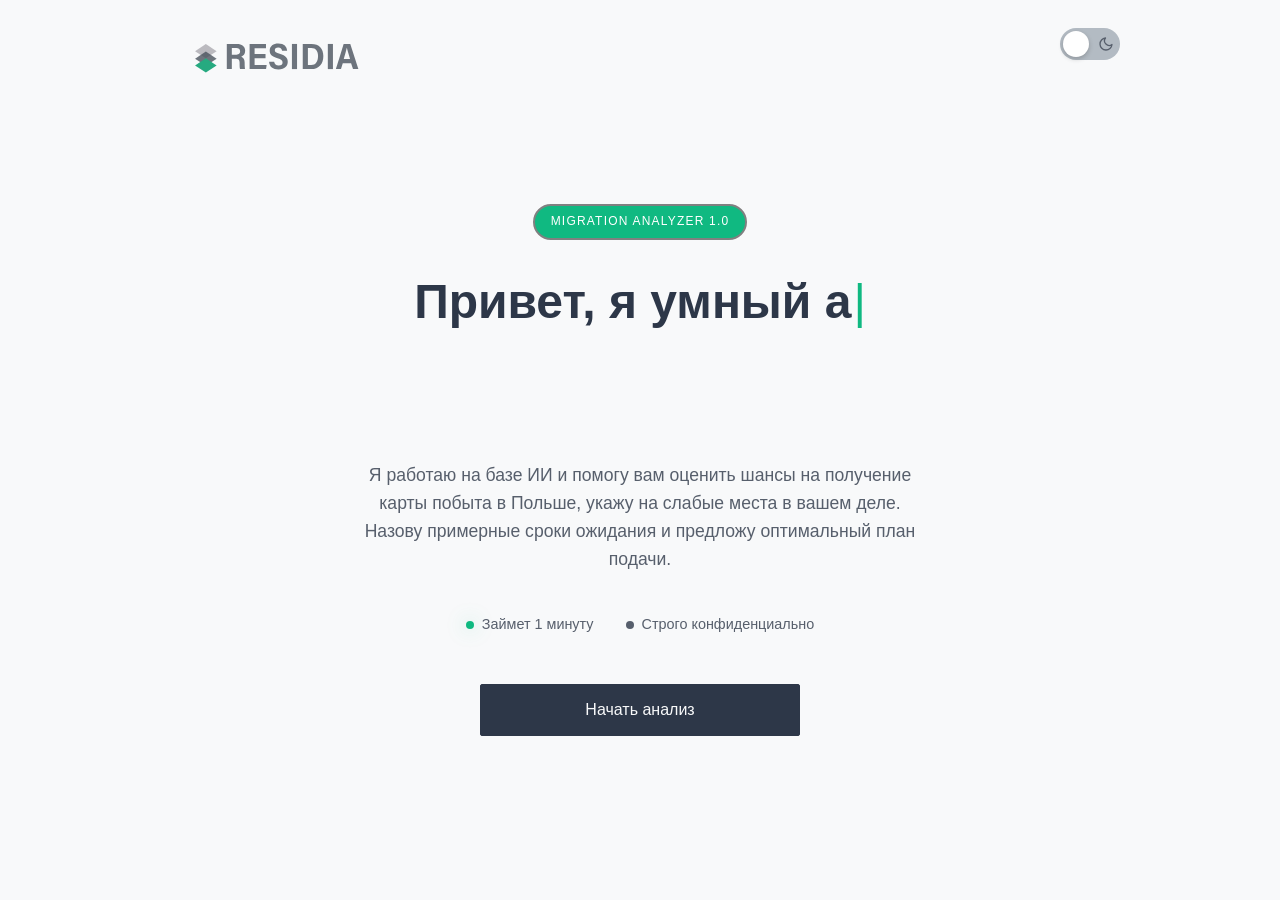
==== analyzer.html @ 30915fb5 "init: add dynamic text typing animation, new analytics logic" ====
<!DOCTYPE html>
<html lang="ru" data-theme="light">
<head>
    <meta charset="UTF-8">
    <meta name="viewport" content="width=device-width, initial-scale=1.0">
    <title>Оценка шансов на ВНЖ | RESIDIA Consulting</title>
    <link rel="stylesheet" href="css/styles.css">
    <link rel="icon" type="image/svg+xml" href="img/residia66.svg">
</head>
<body class="analyzer-body">
    
    <header class="site-header">
        <div class="container header-inner" style="grid-template-columns: 1fr auto;">
            <div class="logo">
                <a href="index.html" class="logo-link">
                    <img src="img/residia.svg" alt="RESIDIA Logo" class="brand-logo">
                </a>
            </div>
            
            <button id="theme-toggle" class="theme-switch" aria-label="Переключить тему">
                <span class="theme-switch-slider"></span>
                <svg class="icon-sun" viewBox="0 0 24 24" fill="none" stroke="currentColor" stroke-width="2" stroke-linecap="round" stroke-linejoin="round">
                    <circle cx="12" cy="12" r="5"></circle>
                    <line x1="12" y1="1" x2="12" y2="3"></line>
                    <line x1="12" y1="21" x2="12" y2="23"></line>
                    <line x1="4.22" y1="4.22" x2="5.64" y2="5.64"></line>
                    <line x1="18.36" y1="18.36" x2="19.78" y2="19.78"></line>
                    <line x1="1" y1="12" x2="3" y2="12"></line>
                    <line x1="21" y1="12" x2="23" y2="12"></line>
                    <line x1="4.22" y1="19.78" x2="5.64" y2="18.36"></line>
                    <line x1="18.36" y1="5.64" x2="19.78" y2="4.22"></line>
                </svg>
                <svg class="icon-moon" viewBox="0 0 24 24" fill="none" stroke="currentColor" stroke-width="2" stroke-linecap="round" stroke-linejoin="round">
                    <path d="M21 12.79A9 9 0 1 1 11.21 3 7 7 0 0 0 21 12.79z"></path>
                </svg>
            </button>
        </div>
    </header>

    <main class="analyzer-main">
        <div class="container container-small">
            
            <div id="analyzer-progress" class="analyzer-progress hidden">
                <div class="progress-track">
                    <div id="progress-fill" class="progress-fill" style="width: 0%;"></div>
                </div>
                <div class="progress-text"><span id="step-current">1</span> / <span id="step-total">6</span></div>
            </div>

            <div id="step-onboarding" class="analyzer-step active text-center">
                
                <div class="hero-badge" style="margin-bottom: 1.5rem;">Migration Analyzer 1.0</div>
                
                <h1 class="hero-title" style="font-size: clamp(1.8rem, 4vw, 3rem); margin-bottom: 1.5rem; min-height: 3.6em;">
    <span id="typing-text"></span><span class="typing-cursor">|</span>
</h1>
                
                <p class="hero-subtitle-large" style="margin-bottom: 2.5rem; font-size: 1.1rem;">
                    Я работаю на базе ИИ и помогу вам оценить шансы на получение карты побыта в Польше, укажу на слабые места в вашем деле. <br> Назову примерные сроки ожидания и предложу оптимальный план подачи.
                </p>
                
                <div class="trust-indicators">
                    <div class="trust-item">
                        <span class="dot-accent" style="display:inline-block; width:8px; height:8px; margin-right:8px;"></span>
                        Займет 1 минуту
                    </div>
                    <div class="trust-item">
                        <span class="dot-muted"></span>
                        Строго конфиденциально
                    </div>
                </div>

                <div class="analyzer-actions">
                    <button id="btn-start-analyzer" class="btn-solid" style="width: 100%; max-width: 320px;">
                        Начать анализ
                    </button>
                </div>
                
            </div>
            
            <div id="question-container" class="analyzer-step hidden">
                </div>

        </div>
    </main>

    <script src="js/theme.js"></script> 
    <script src="js/analyzer.js"></script>
</body>
</html>
---- css/styles.css ----
:root {
    --bg-color: #F8F9FA;
    --card-pure-white: #ffffff;
    --text-color: #2D3748;
    --text-muted: #575F6C;
    --accent-color: #10B981;
    --border-color: #b3bbc3;
    --card-bg: #FFFFFF;
    --font-main: 'Helvetica Neue', Arial, sans-serif;
    --spacing-unit: 1rem;
    

    --ribbon-bg: #2D3748;
    --ribbon-text: #F8F9FA;
    --ribbon-muted: #CBD5E0;
}

[data-theme="dark"] {
    --bg-color: #0F1117;
    --card-pure-white: #1E2130;   
    --text-color: #E8EAF0;
    --text-muted: #8B92A5;
    --accent-color: #10B981;
    --border-color: #2E3450;     
    --card-bg: #1E2130; 

        /* Typography */
    --font-main: 'Helvetica Neue', Arial, sans-serif;
    --spacing-unit: 1rem;
    }

    [data-theme="dark"] .service-card,
    [data-theme="dark"] .feature-card {
    box-shadow: 0 0 0 1px var(--border-color), 
                0 4px 24px rgba(0, 0, 0, 0.35);
    }

    [data-theme="dark"] .fab-toggle {
    color: #FFFFFF;
    }

    

    [data-theme="dark"] .fab-icon-question,
    [data-theme="dark"] .fab-icon-close {
    color: var(--ribbon-bg);
    }


    * {
        margin: 0;
        padding: 0;
        box-sizing: border-box;
    }

    body {
        font-family: var(--font-main);
        background-color: var(--bg-color);
        color: var(--text-color);
        line-height: 1.6;
        transition: background-color 0.3s ease, color 0.3s ease;
    }

    .container {
        width: 100%;
        max-width: 960px;
        margin: 0 auto;
        padding: 0 var(--spacing-unit);
    }

    
    .header-inner {
        display: grid;
        grid-template-columns: 1fr auto 1fr; 
        align-items: center;
        padding: 1.5rem 0; 
    }

    .logo {
        justify-self: start; 
        display: flex;
        align-items: center;
    }

    .logo-link{
    display: inline-block; 
    text-decoration: none; 
    transition: 0.3s ease;
    }

    .logo-link:hover {
        transform: translateX(-10px); 

        scale: 1.1;
        opacity: 0.9;
    }

    /* Стили для нового класса логотипа */
    .brand-logo {
        display: block;
        height: 40px; /* Базовая высота, чтобы шапка не раздувалась */
        width: auto;
        
        transform: scale(6)     ;
        transform-origin: left center; /* Точка отсчета для увеличения - левый край */
    }

    .main-nav {
        display: none;
    }



    /* first screen */

    .hero-premium {
        padding: 6rem 0;
        text-align: center; 
    }

    .hero-badge {
        display: inline-block;
        font-size: 0.75rem;
        text-transform: uppercase;
        letter-spacing: 0.1em;
        padding: 0.4rem 1rem;
        border: 2px solid gray;
        border-radius: 2rem;
        margin-bottom: 2rem;
        color: var(--card-bg);
        background-color: var(--accent-color);
    }

    .hero-title-large {
        font-size: clamp(2.5rem, 5vw, 4.5rem); 
        font-weight: 500;
        line-height: 1.1;
        margin-bottom: 1.5rem;
        letter-spacing: -0.03em;
    }

    .section-title {
        font-size: clamp(2rem, 4vw, 3rem); /* Адаптивный размер */
        font-weight: 500;
        line-height: 1.2;
        margin-bottom: 1rem;
        letter-spacing: -0.02em; /* Легкий кернинг для премиальности */
    }

    .hero-subtitle-large {
        font-size: 1.2rem;
        color: var(--text-muted);
        margin: 0 auto 3rem; 
        max-width: 600px; 
    }

    .hero-actions {
        display: flex;
        gap: 1rem;
        justify-content: center;
        flex-wrap: wrap;
    }

    .btn-solid, .btn-outline {
        display: inline-flex;
        align-items: center;
        justify-content: center;
        padding: 1rem 2.5rem;
        font-size: 1rem;
        text-decoration: none;
        transition: all 0.3s ease;
        border-radius: 2px; 
    }

   .btn-solid {
    background-color: var(--text-color);
    color: var(--bg-color);
    border: 1px solid var(--text-color);
    transition: all 0.3s ease;
}

    .btn-solid:hover {
        opacity: 0.9;
    }

    .btn-outline {
    background-color: transparent;
    color: var(--text-color);
    border: 1px solid var(--border-color);
    transition: all 0.3s ease;
}

    .btn-outline:hover {
    border-color: var(--text-color);
}

    .text-center {
        text-align: center;
    }

    .text-accent {
        color: var(--accent-color);
    }

    .stats-flex {
        display: flex;
        justify-content: space-between;
        flex-wrap: wrap;
        gap: 2rem;
        text-align: center;
    }

    .stat-number {
        font-size: 2.5rem;
        font-weight: 300;
        color: var(--text-color);
        margin-bottom: 0.5rem;
    }

    .stat-label {
        font-size: 0.85rem;
        color: var(--text-muted);
        text-transform: uppercase;
        letter-spacing: 0.05em;
    }

    .approach-section {
        padding-bottom: 5rem;
        padding-top: 6rem;
    }

    .section-header {
        margin-bottom: 4rem;
    }

    .section-title {
        font-size: 2.5rem;
        font-weight: 500;
        margin-bottom: 1rem;
    }

    .section-desc {
        color: var(--text-muted);
        font-size: 1.1rem;
    }

    /* Обновленные стили для "Почему RESIDIA" */
    .card-icon {
        font-size: 4rem; 
        font-family: var(--font-main);
        font-weight: 700;
        color: var(--accent-color); 
        line-height: 1;
        margin-bottom: 1.5rem;
        opacity: 0.9;
    }

    .premium-card h3, .feature-card h3 {
        font-size: 1.4rem;
        font-weight: 500;
        margin-bottom: 1rem;
        color: var(--text-color);
    }

    .premium-card p, .feature-card p {
        color: var(--text-muted);
        line-height: 1.6;
    }

    .features-grid {
        display: grid;
        grid-template-columns: 1fr;
        gap: 1.5rem;
        padding: 3rem 0;
    }

    .feature-card {
        background-color: var(--card-pure-white);
        padding: 3rem 2.5rem;
        border-radius: 4px;
        border-top: 4px solid var(--accent-color); 
        box-shadow: 0 10px 20px rgba(0, 0, 0, 0.35);
        transition: all 0.3s ease;
    }

   .service-card:hover .card-bg-number {
    opacity: 0.25;
    transform: scale(1.1);
}

    .logo {
        justify-self: start; 
    }



    /* =========================================
    FAB (Улучшенная анимация)
    ========================================= */
    .fab-wrapper {
        position: fixed;
        bottom: 40px;
        right: 40px;
        left: auto; /* Убиваем прилипание к левому краю */
        top: auto;
        width: 64px;
        height: 64px;
        z-index: 99999;
    }

    /* Главная кнопка */
    .fab-toggle {
        position: absolute;
        bottom: 0;
        right: 0;
        width: 64px;
        height: 64px;
        border-radius: 50%;
        background-color: var(--accent-color);
        color: #FFFFFF;
        border: none;
        cursor: pointer;
        display: flex;
        align-items: center;
        justify-content: center;
        font-size: 28px;
        z-index: 10;
        box-shadow: 0 10px 25px rgba(16, 185, 129, 0.4);
        /* Плавная анимация движения ВВЕРХ */
        transition: transform 1.2s cubic-bezier(0.175, 0.885, 0.32, 1.27), background-color 0.3s;
    }

    /* Движение ВВЕРХ при открытии */
    .fab-wrapper.is-open .fab-toggle {
        transform: translateY(-200px); /* Едет вверх на 200px (с легким отскоком благодаря cubic-bezier) */
        background-color: var(--text-color);
        box-shadow: 0 10px 25px rgba(0, 0, 0, 0.2);
    }

    /* Меню иконок под кнопкой */
    .fab-menu {
        position: absolute;
        bottom: 0;
        right: 8px; /* Центрируем 48px иконку под 64px кнопкой: (64-48)/2 = 8 */
        display: flex;
        flex-direction: column-reverse; /* Растут снизу вверх */
        gap: 12px;
    }

    .fab-action {
        width: 48px;
        height: 48px;
        border-radius: 50%;
        background-color: var(--card-bg);
        color: var(--text-color);
        border: 1px solid var(--border-color);
        display: flex;
        align-items: center;
        justify-content: center;
        text-decoration: none;
        opacity: 0;
        transform: translateY(20px) scale(0.8);
        pointer-events: none;
        transition: all 0.4s cubic-bezier(0.175, 0.885, 0.32, 1.27);
    }

    /* При открытии - плавно появляются на своих местах */
    .fab-wrapper.is-open .fab-action {
        opacity: 1;
        transform: translateY(0) scale(1);
        pointer-events: auto;
        transition-delay: var(--delay);
    }

    .fab-action:hover {
        background-color: var(--accent-color);
        border-color: var(--accent-color);
        color: #FFFFFF;
        transform: scale(1.1);
    }

    /* Иконки внутри кнопки (? и ✕) */
    .fab-icon-question, .fab-icon-close {
        position: absolute;
        transition: all 0.4s ease;
    }
    .fab-icon-close { opacity: 0; transform: rotate(-90deg) scale(0.5); }
    .fab-wrapper.is-open .fab-icon-question { opacity: 0; transform: rotate(90deg) scale(0.5); }
    .fab-wrapper.is-open .fab-icon-close { opacity: 1; transform: rotate(0) scale(1); }

    .main-nav {
        display: flex;
        gap: 2rem;
        align-items: center;
    }

    .main-nav a {
        text-decoration: none;
        color: var(--text-color);
        font-weight: 500;
        position: relative;
        padding-bottom: 4px;
        transition: color 0.3s ease;
}   

    .main-nav a::after {
            content: '';
            position: absolute;
            bottom: 0;
            left: 0;
            width: 0;
            height: 1.5px;
            background-color: var(--accent-color);
            transition: width 0.3s ease;
    }

    .main-nav a:hover::after,
    .main-nav a.active::after {
        width: 100%;
    }

        .hero-title {
            font-size: 3rem;
        }




    /* Услуги и фильтрация */

    .page-title {
        font-size: 2.5rem;
        font-weight: 400;
        margin-top: 3rem;
        margin-bottom: 0.5rem;
    }

    .page-subtitle {
        color: var(--text-muted);
        font-size: 1.1rem;
        margin-bottom: 3rem;
        max-width: 600px;
    }

    /* Фильтры */

    .services-flex-container {
        display: flex;
        flex-wrap: wrap;
        gap: 2rem;
        transition: opacity 0.4s ease;
    }

    .services-content {
        padding-bottom: 2.5rem;  
        padding-bottom: 3rem; 
    }

    .service-card {
        position: relative; 
        background: var(--card-bg);
        border: 1px solid var(--border-color);
        padding: 3rem; 
        width: 100%;
        border-radius: 4px;
        overflow: hidden; 
        transition: all 0.4s cubic-bezier(0.165, 0.84, 0.44, 1);
    }

    .card-bg-number {
        position: absolute;
        top: -20px;
        right: -10px;
        font-size: 8rem;
        font-weight: 700;
        color: var(--ribbon-bg);
        opacity: 0.28;
        line-height: 1;
        transition: all 0.5s ease;
        z-index: 0;
        pointer-events: none;
    }



    .service-card:hover .card-bg-number {
    opacity: 0.25;
    transform: scale(1.1);
}

    .card-content {
        position: relative;
        z-index: 1;
    }


    .theme-switch {
        position: relative;
        display: flex;
        align-items: center;
        justify-content: space-between;
        width: 60px;
        height: 32px;
        padding: 0 6px;
        border-radius: 30px;
        background-color: var(--border-color); 
        border: none;
        cursor: pointer;
        transition: background-color 0.4s ease;
        outline: none;
        justify-self: end; 
    }

    .theme-switch-slider {
        position: absolute;
        top: 3px;
        left: 3px;
        width: 26px;
        height: 26px;
        border-radius: 50%;
        background-color: #FFFFFF;
        box-shadow: 0 2px 5px rgba(0,0,0,0.2);
        transition: transform 0.4s cubic-bezier(0.165, 0.84, 0.44, 1);
        z-index: 2;
    }

    .theme-switch svg {
        width: 16px;
        height: 16px;
        z-index: 1;
        color: var(--text-muted);
        transition: color 0.4s ease;
    }

   .bg-dark-ribbon {
    background-color: var(--ribbon-bg);
    padding: 5rem 0;
    margin-bottom: 5rem;
}

   .bg-dark-ribbon .stat-number {
    color: var(--ribbon-text);
}

    .bg-dark-ribbon .stat-label {
        color: var(--ribbon-muted);
    }

/* Темная тема для переключателя */
   [data-theme="dark"] .theme-switch {
    background-color: #2D3347;
}

    [data-theme="dark"] .theme-switch-slider {
        transform: translateX(28px); 
        background-color: var(--accent-color); 
    }

    [data-theme="dark"] .icon-moon {
        color: var(--bg-color); 
    }

    .card-tag {
        font-family: monospace;
        font-size: 0.85rem;
        color: var(--bg-color);
        background-color: var(--accent-color); 
        padding: 0.3rem 0.8rem;
        border-radius: 2rem;
        display: inline-block;
        margin-bottom: 1.5rem;
    }

    .service-card h3 {
        font-size: 1.5rem;
        margin-bottom: 1rem;
    }

    .service-card p {
        color: var(--text-muted);
        font-size: 0.95rem;
    }

    .hidden {
        display: none !important;
    }

    .opacity-0 {
        opacity: 0.3;
        pointer-events: none; 
    }

    .loader {
        width: 24px;
        height: 24px;
        border: 2px solid var(--border-color);
        border-top: 2px solid var(--text-color);
        border-top-color: var(--accent-color);
        border-radius: 50%;
        animation: spin 1s linear infinite;
        margin: 2rem auto;
    }

    .animate-on-scroll {
    opacity: 0;
    transform: translateY(30px);
    transition: opacity 0.6s ease, transform 0.6s ease;
}

.animate-on-scroll.is-visible {
    opacity: 1;
    transform: translateY(0);
}

.feature-card:hover {
    transform: translateY(-10px);
}

.site-header {
    position: sticky;
    top: 0;
    z-index: 1000;
    background-color: var(--bg-color);
    transition: box-shadow 0.3s ease;
}

.site-header.scrolled {
    box-shadow: 0 2px 20px rgba(0, 0, 0, 0.08);
}

/*call to action*/

    @keyframes spin {
        0% { transform: rotate(0deg); }
        100% { transform: rotate(360deg); }
    }

    /* форма */

    .container-small {
        max-width: 600px !important; 
        margin: 0 auto;
    }

    .booking-section {
        padding-bottom: 5rem;
    }

    /* Прогресс-бар шагов */
    .wizard-progress {
        display: flex;
        justify-content: space-between;
        margin-bottom: 3rem;
        border-bottom: 1px solid var(--border-color);
        padding-bottom: 1rem;
    }

    .progress-step {
        color: var(--text-muted);
        font-size: 0.9rem;
        font-weight: 500;
        transition: color 0.3s ease;
    }

    .progress-step.active {
        color: var(--text-color);
    }

    .form-step {
        display: none;
        animation: fadeIn 0.4s ease forwards;
    }

    .form-step.active {
        display: block;
    }

    @keyframes fadeIn {
        from { opacity: 0; transform: translateY(10px); }
        to { opacity: 1; transform: translateY(0); }
    }

    .form-group {
        margin-bottom: 2rem;
        position: relative;
    }

    .boutique-form label {
        display: block;
        font-size: 0.85rem;
        color: var(--text-muted);
        margin-bottom: 0.5rem;
    }

    .boutique-form input,
    .boutique-form select,
    .boutique-form textarea {
        width: 100%;
        background: transparent;
        border: none;
        border-bottom: 1px solid var(--border-color);
        color: var(--text-color);
        font-family: var(--font-main);
        font-size: 1rem;
        padding: 0.5rem 0;
        transition: border-color 0.3s ease;
    }

    .boutique-form input:focus,
    .boutique-form select:focus,
    .boutique-form textarea:focus {
        outline: none;
        border-bottom-color: var(--text-color);
    }

    .error-message {
        display: none;
        color: #e74c3c;
        font-size: 0.8rem;
        margin-top: 0.5rem;
        position: absolute;
        bottom: -1.5rem;
        left: 0;
    }

    .form-group.has-error input {
        border-bottom-color: #e74c3c;
    }

    .form-group.has-error .error-message {
        display: block;
    }

    /* Кнопки формы */
    .btn-next,
    .btn-prev,
    .btn-submit {
        background: transparent;
        border: 1px solid var(--text-color);
        color: var(--text-color);
        padding: 0.8rem 2rem;
        font-size: 1rem;
        cursor: pointer;
        transition: all 0.3s ease;
        border-radius: 2px;
    }

    .btn-next:hover,
    .btn-submit:hover {
        background: var(--text-color);
        color: var(--bg-color);
    }

    .btn-submit {
        background: var(--text-color);
        color: var(--bg-color);
    }

    .btn-submit:hover {
        opacity: 0.9;
    }

    .wizard-actions {
        display: flex;
        justify-content: space-between;
        margin-top: 1rem;
    }

    .form-success {
        text-align: center;
        padding: 3rem 0;
    }

/*contact section*/
.contact-section {
    padding: 6rem 0;
}

.contact-grid {
    display: grid;
    grid-template-columns: 1fr;
    gap: 4rem;
}



.contact-desc {
    color: var(--text-muted);
    font-size: 1rem;
    line-height: 1.7;
    margin: 1.5rem 0 2.5rem;
}

.contact-details {
    display: flex;
    flex-direction: column;
    gap: 1.5rem;
}

.contact-item {
    display: flex;
    flex-direction: column;
    gap: 0.2rem;
    text-decoration: none;
}

.contact-label {
    font-size: 0.75rem;
    text-transform: uppercase;
    letter-spacing: 0.08em;
    color: var(--text-muted);
}

.contact-value {
    font-size: 1rem;
    color: var(--text-color);
    font-weight: 500;
    transition: color 0.2s ease;
}

a.contact-item:hover .contact-value {
    color: var(--accent-color);
}

/* Форма */
.contact-form-wrap {
    position: relative;
}

.contact-form .form-row {
    display: grid;
    grid-template-columns: 1fr 1fr;
    gap: 1.5rem;
}

.contact-form .form-group {
    margin-bottom: 1.8rem;
    position: relative;
}

.contact-form label {
    display: block;
    font-size: 0.8rem;
    color: var(--text-muted);
    margin-bottom: 0.5rem;
}

.contact-form input,
.contact-form select,
.contact-form textarea {
    width: 100%;
    background: transparent;
    border: none;
    border-bottom: 1px solid var(--border-color);
    color: var(--text-color);
    font-family: var(--font-main);
    font-size: 1rem;
    padding: 0.5rem 0;
    transition: border-color 0.3s ease;
    border-radius: 0;
}

.contact-form input::placeholder,
.contact-form textarea::placeholder {
    color: var(--text-muted);
}

.contact-form select {
    -webkit-appearance: none;
    appearance: none;
    background-image: url("data:image/svg+xml,%3Csvg xmlns='http://www.w3.org/2000/svg' width='12' height='8' viewBox='0 0 12 8'%3E%3Cpath d='M1 1l5 5 5-5' stroke='%238B92A5' stroke-width='1.5' fill='none' stroke-linecap='round'/%3E%3C/svg%3E");
    background-repeat: no-repeat;
    background-position: right 0.5rem center;
    padding-right: 1.5rem;
    cursor: pointer;
}

.contact-form select option {
    background-color: var(--card-bg);
    color: var(--text-color);
}

.contact-form input:focus,
.contact-form select:focus,
.contact-form textarea:focus {
    outline: none;
    border-bottom-color: var(--accent-color);
}

.contact-form .form-group.has-error input,
.contact-form .form-group.has-error select {
    border-bottom-color: #e74c3c;
}

.contact-form .form-group.has-error .error-message {
    display: block;
}

.btn-contact-submit {
    width: 100%;
    padding: 1rem;
    background-color: var(--text-color);
    color: var(--bg-color);
    border: none;
    font-family: var(--font-main);
    font-size: 1rem;
    cursor: pointer;
    border-radius: 2px;
    transition: opacity 0.3s ease, background-color 0.3s ease;
    margin-top: 0.5rem;
}

.btn-contact-submit:hover {
    opacity: 0.85;
}

.btn-loading {
    display: none;
}

.btn-contact-submit.is-loading .btn-label {
    display: none;
}

.btn-contact-submit.is-loading .btn-loading {
    display: inline;
}

/* Success */
.cf-success {
    position: absolute;
    inset: 0;
    display: flex;
    flex-direction: column;
    align-items: center;
    justify-content: center;
    text-align: center;
    background-color: var(--bg-color);
    z-index: 5;
    padding: 2rem;
    animation: fadeIn 0.5s ease forwards;
}

/* Крупная, статусная иконка */
.success-icon {
    width: 90px; 
    height: 90px;
    border-radius: 50%;
    border: 2.5px solid var(--accent-color); 
    
    /* Элегантная галочка через SVG */
    background-image: url("data:image/svg+xml,%3Csvg xmlns='http://www.w3.org/2000/svg' viewBox='0 0 24 24' fill='none' stroke='%2310B981' stroke-width='3' stroke-linecap='round' stroke-linejoin='round'%3E%3Cpath d='M20 6L9 17L4 12'/%3E%3C/svg%3E");
    background-size: 45px; 
    background-repeat: no-repeat;
    background-position: center;
    
    margin-bottom: 2rem; 
    flex-shrink: 0;
}

/* Заголовок "Заявка принята" */
.cf-success h3 {
    font-size: 2rem; 
    font-weight: 500;
    color: var(--text-color);
    margin-bottom: 1rem;
    letter-spacing: -0.02em;
}


.cf-success p {
    font-size: 1.1rem; 
    color: var(--text-muted);
    max-width: 300px;
    line-height: 1.5;
}


.cta-ribbon {
    padding: 5rem 0;
    
}

.cta-flex {
    display: flex;
    justify-content: space-between;
    align-items: center;
}

.cta-text {
    font-size: 2.2rem;
    color: var(--ribbon-text);
    font-weight: 500;
    margin-bottom: 0.5rem;
    letter-spacing: -0.02em;
}

.cta-subtext {
    color: var(--ribbon-muted);
    font-size: 1.1rem;
    opacity: 0.8;
}

.dot-accent {
    width: 12px;
    height: 12px;
    background-color: var(--accent-color);
    border-radius: 50%;
    display: block;
    box-shadow: 0 0 20px rgba(16, 185, 129, 0.4);
}

.cta-logo-accent {
    height: 280px; 
    width: auto;
    
    filter: brightness(0) invert(1); 
    
    opacity: 0.5; 
    transition: all 0.3s ease;
 
}

.cta-ribbon:hover .cta-logo-accent {
    opacity: 1; 
    transform: scale(1.2); 
}

.dot-accent {
    display: none;
}


.contact-form-wrap {
    position: relative;
    min-height: 400px; 
}
.contact-form.hidden {
    opacity: 0;
    pointer-events: none;
}

.btn-contact-submit .btn-loading {
    display: none;
}

.btn-contact-submit.is-loading .btn-label {
    display: none;
}

.btn-contact-submit.is-loading .btn-loading {
    display: inline-block;
}

.form-group .error-message {
    display: none;
    color: #e74c3c;
    font-size: 0.75rem;
    position: absolute;
    bottom: -1.2rem;
    left: 0;
}

.form-group.has-error input, 
.form-group.has-error select {
    border-bottom-color: #e74c3c !important;
}

.form-group.has-error .error-message {
    display: block;
}

/* Site Footer */
.site-footer {
    background-color: var(--ribbon-bg);
    color: var(--ribbon-text);
    padding: 6rem 0 3rem;
}

.footer-grid {
    display: grid;
    grid-template-columns: 1.5fr 1fr 1fr;
    gap: 4rem;
    margin-bottom: 5rem;
    align-items: start;
}

.site-footer .footer-logo {
    height: 140px;
    width: auto;
    
    filter: brightness(0) invert(1); 
    
    opacity: 0.95; 
    transition: all 0.3s ease;
    
    flex-shrink: 0;
    
    margin-bottom: 2rem; 
    display: block;
}

.footer-mission {
    font-size: 1rem;
    color: var(--ribbon-muted);
    opacity: 0.7;
    line-height: 1.6;
}

.site-footer h4 {
    font-size: 0.85rem;
    margin-bottom: 2rem;
    font-weight: 600;
    letter-spacing: 0.1em;
    text-transform: uppercase;
    color: var(--accent-color);
}

.footer-socials ul, .footer-legal ul {
    list-style: none;
}

.footer-socials li {
    margin-bottom: 1rem;
}

.footer-socials a {
    color: var(--ribbon-text);
    text-decoration: none;
    font-size: 1.1rem;
    font-weight: 500;
    transition: all 0.3s;
    opacity: 0.8;
}

.footer-socials a:hover {
    opacity: 1;
    color: var(--accent-color);
    padding-left: 5px;
}


.footer-legal p,
.legal-ids span {
    color: var(--ribbon-muted);
    opacity: 0.7;
    font-size: 1rem;
    margin-bottom: 0.5rem;
    display: block;
}

.legal-ids {
    margin-top: 1.5rem;
    font-family: monospace;
    letter-spacing: 0.05em;
}

.footer-bottom {
    border-top: 1px solid rgba(255, 255, 255, 0.05);
    padding-top: 2.5rem;
    display: flex;
    justify-content: space-between;
    font-size: 0.85rem;
    opacity: 0.4;
}

.footer-bottom-links a {
    color: inherit;
    text-decoration: none;
}

.form-disclaimer {
    margin-top: 1.5rem; /* Отступ от кнопки */
    font-size: 0.85rem; /* Делаем текст чуть меньше основного */
    color: var(--text-muted); /* Приглушенный цвет */
    line-height: 1.4;
    text-align: center; /* Центрируем, если кнопка тоже по центру */
    opacity: 0.8;
}

.form-disclaimer a {
    color: var(--accent-color); /* Выделяем ссылку твоим изумрудным цветом */
    text-decoration: none;
    border-bottom: 1px solid transparent;
    transition: border-color 0.3s ease;
}

.form-disclaimer a:hover {
    border-bottom-color: var(--accent-color); /* Красивое подчеркивание при наведении */
}

/* =========================================
   Privacy Page Split Layout
   ========================================= */

.legal-body {
    background-color: var(--bg-color);
}

.legal-header {
    position: absolute;
    top: 0;
    left: 0;
    width: 100%;
    z-index: 100;
    padding: 2rem 0;
}

.legal-header .header-inner {
    display: flex;
    justify-content: space-between;
    align-items: center;
}

/* Фикс ссылки возврата */
.back-link {
    text-decoration: none;
    background-color: var(--card-bg);
    color: var(--text-color);
    font-weight: 500;
    font-size: 0.9rem;
    padding: 0.5rem 1rem;
    border: 1px solid rgba(0,0,0,0.1);
    border-radius: 50px;
    transition: all 0.3s ease;
}

.back-link:hover {
    background-color: var(--text-color);
    color: var(--bg-color);
}

/* Настройка выравнивания в колонках для лучшего чтения */
.column-ru {
    background-color: var(--bg-color);
    color: var(--text-color);
    align-items: flex-end;
    text-align: right;
    padding-right: 5%; /* Чуть больше отступа от центра */
}

.column-pl {
    background-color: var(--accent-color);
    color: #FFFFFF;
    align-items: flex-start;
    text-align: left;
    padding-left: 5%; /* Чуть больше отступа от центра */
}

.legal-header .brand-logo {
    height: 40px;
}

.back-link {
    text-decoration: none;
    color: var(--text-color);
    font-weight: 500;
    font-size: 0.9rem;
    transition: opacity 0.3s;
}

.back-link:hover {
    opacity: 0.7;
}

/* Сетка Grid (Требование ТЗ) */
.legal-grid {
    display: grid;
    grid-template-columns: 1fr 1fr;
    min-height: 100vh;
}

.legal-column {
    padding: 10rem 10% 5rem;
    display: flex;
    flex-direction: column;
}

/* Стилизация колонок */
.column-ru {
    background-color: var(--bg-color);
    color: var(--text-color);
    align-items: flex-end;
    text-align: right;
}

.column-pl {
    background-color: var(--accent-color); /* Изумрудный фон */
    color: #FFFFFF; /* Белый текст для контраста */
    align-items: flex-start;
}

.column-content {
    max-width: 550px;
    width: 100%;
}

/* Элементы текста */
.lang-tag {
    font-size: 0.75rem;
    text-transform: uppercase;
    letter-spacing: 0.15em;
    margin-bottom: 1rem;
    display: block;
    opacity: 0.6;
}

.legal-title {
    font-size: 2.5rem;
    font-weight: 600;
    margin-bottom: 0.5rem;
    letter-spacing: -0.02em;
}

.last-updated {
    font-size: 0.85rem;
    opacity: 0.5;
    margin-bottom: 4rem;
}

.legal-section h3 {
    font-size: 1.2rem;
    margin: 2.5rem 0 1rem;
    font-weight: 600;
}

.legal-section p {
    line-height: 1.8;
    opacity: 0.8;
    margin-bottom: 1.5rem;
}

/* Адаптивность для мобильных (Требование ТЗ) */
@media (max-width: 992px) {
    .legal-grid {
        grid-template-columns: 1fr;
    }
    
    .legal-column {
        padding: 6rem 5% 4rem;
        align-items: flex-start;
        text-align: left;
    }

    .legal-header {
        position: relative;
        background: var(--bg-color);
    }
    
    .column-ru {
        order: 1;
    }
    
    .column-pl {
        order: 2;
    }
}

/* МОБИЛЬНЫЙ (до 480px)*/
@media (max-width: 480px) {

    .header-inner {
        grid-template-columns: 1fr auto;
        padding: 1rem 0;
    }

    .brand-logo {
        transform: scale(3.5);
    }

    .hero-premium {
        padding: 4rem 0 3rem;
    }

    .hero-badge {
        font-size: 0.65rem;
        padding: 0.35rem 0.8rem;
        max-width: 90%;
    }

    .hero-title-large {
        font-size: 2.2rem;
    }

    .hero-subtitle-large {
        font-size: 1rem;
    }

    .hero-actions {
        flex-direction: column;
        align-items: stretch;
        padding: 0 1rem;
    }

    .btn-solid, .btn-outline {
        text-align: center;
        width: 100%;
    }

    .stats-flex {
        flex-direction: column;
        align-items: center;
        gap: 2.5rem;
    }

    .stat-item {
        width: 100%;
        text-align: center;
    }

    .section-title {
        font-size: 1.8rem;
    }

    .section-desc {
        font-size: 1rem;
    }

    .services-flex-container {
        flex-direction: column;
    }

    .service-card {
        width: 100%;
        padding: 2rem;
    }

    .features-grid {
        grid-template-columns: 1fr;
        gap: 1rem;
        padding: 1.5rem 0;
    }

    .feature-card {
        padding: 2rem 1.5rem;
    }

    .card-icon {
        font-size: 3rem;
    }

    .cta-flex {
        flex-direction: column;
        text-align: center;
        gap: 1.5rem;
    }

    .cta-text {
        font-size: 1.5rem;
    }

    .cta-logo-accent {
        height: 180px;
    }

    .contact-section {
        padding: 4rem 0;
    }

    .contact-grid {
        grid-template-columns: 1fr;
        gap: 3rem;
    }

    .contact-form .form-row {
        grid-template-columns: 1fr;
        gap: 0;
    }

    .fab-wrapper {
        bottom: 20px;
        right: 20px;
    }

    .footer-grid {
        grid-template-columns: 1fr;
        gap: 3rem;
        text-align: center;
    }

 

    .site-footer .footer-logo {
        height: 80px;
        margin: 0 auto 1.5rem;
    }

    .footer-socials a:hover {
        padding-left: 0;
    }

    .footer-bottom {
        flex-direction: column;
        align-items: center;
        gap: 1rem;
        text-align: center;
    }
}


@media (min-width: 481px) and (max-width: 767px) {

    .header-inner {
        grid-template-columns: 1fr auto;
        padding: 1.2rem 0;
    }

    .brand-logo {
        transform: scale(4.5);
    }

    .hero-premium {
        padding: 5rem 0 3rem;
    }

    .hero-title-large {
        font-size: 2.8rem;
    }

    .hero-actions {
        flex-direction: column;
        align-items: center;
        gap: 0.8rem;
    }

    .btn-solid, .btn-outline {
        width: 320px;
        text-align: center;
    }

    .stats-flex {
        flex-direction: column;
        align-items: center;
        gap: 2rem;
    }

    .services-flex-container {
        flex-direction: column;
    }

    .service-card {
        width: 100%;
    }

    .features-grid {
        grid-template-columns: 1fr;
    }

    .cta-flex {
        flex-direction: column;
        text-align: center;
        gap: 2rem;
    }

    .cta-text {
        font-size: 1.7rem;
    }

    .cta-logo-accent {
        height: 80px;
    }

    .contact-grid {
        grid-template-columns: 1fr;
        gap: 3rem;
    }

    .contact-form .form-row {
        grid-template-columns: 1fr;
        gap: 0;
    }

    .footer-grid {
        grid-template-columns: 1fr 1fr;
        gap: 3rem;
    }

    .footer-brand {
        grid-column: 1 / -1;
        text-align: center;
    }

    .site-footer .footer-logo {
        height: 80px;
        margin: 0 auto 1.5rem;
    }

    .footer-bottom {
        flex-direction: column;
        align-items: center;
        gap: 1rem;
        text-align: center;
    }
}


@media (min-width: 768px) and (max-width: 1023px) {

    .container {
        max-width: 720px;
        margin: 0 auto;
    }

    .main-nav {
        display: flex;
        gap: 1.5rem;
        align-items: center;
    }

    .brand-logo {
        transform: scale(5);
    }

    .features-grid {
        grid-template-columns: 1fr;
        gap: 1.2rem;
    }

    .service-card {
        width: calc(50% - 1rem);
    }

    .cta-flex {
        flex-direction: column;
        text-align: center;
        gap: 2rem;
    }

    .cta-text {
        font-size: 1.9rem;
    }

    .cta-logo-accent {
        height: 100px;
    }

    .footer-grid {
        grid-template-columns: 1.5fr 1fr 1fr;
        gap: 2rem;
    }

    .site-footer .footer-logo {
        height: 100px;
    }
}


@media (min-width: 1024px) {

    .container {
        max-width: 960px;
    }

    .features-grid {
        grid-template-columns: repeat(3, 1fr);
    }

    .service-card {
        width: calc(50% - 1rem);
    }
}

@media (max-width: 767px) {
    .header-inner {
        grid-template-columns: 1fr auto;
        padding: 1rem 0;
    }

    .main-nav {
        display: none !important;
    }
}

/* Показываем nav на планшете и десктопе */
@media (min-width: 768px) {
    .main-nav {
        display: flex;
        gap: 2rem;
        align-items: center;
    }

    .header-inner {
        grid-template-columns: 1fr auto 1fr;
        padding: 1.5rem 0;
    }
}

/* =========================================
   Mobile Hotfix for Privacy Page
   ========================================= */

@media (max-width: 992px) {
    /* 1. Складываем колонки друг под друга (Requirement: 2 breakpoints) */
    .legal-grid {
        grid-template-columns: 1fr; 
        min-height: auto; /* Убираем фиксацию на высоту экрана */
    }

    /* 2. Настраиваем отступы, чтобы текст не лип к краям */
    .legal-column {
        padding: 5rem 1.5rem 3rem; /* Комфортные отступы для пальцев */
        width: 100%;
        display: block; /* Сбрасываем Flex для упрощения */
    }

    /* 3. Исправляем выравнивание текста (на мобилках лучше левое) */
    .column-ru {
        text-align: left; 
        border-bottom: 1px solid var(--border-color); /* Разделитель между языками */
    }

    .column-content {
        max-width: 100%; /* Текст занимает всю ширину */
    }

    /* 4. Исправляем шапку, чтобы она не перекрывала контент */
    .legal-header {
        position: relative; /* Вместо absolute, чтобы не "плавала" над текстом */
        background-color: var(--bg-color);
        padding: 1rem 0;
    }

    /* 5. Увеличиваем заголовки для читаемости */
    .legal-title {
        font-size: 1.8rem;
    }

    /* 6. Футер должен идти строго после контента */
    .site-footer {
        margin-top: 0;
    }
}

/* =========================================
   MIGRATION ANALYZER SPECIFIC STYLES
   ========================================= */

.analyzer-body {
    display: flex;
    flex-direction: column;
    min-height: 100vh;
}

.analyzer-main {
    flex-grow: 1;
    display: flex;
    align-items: center; /* Центрируем контент по вертикали */
    padding: 2rem 0 5rem;
}

/* Управление экранами (State Machine UI) */
.analyzer-step {
    opacity: 0;
    transform: translateY(20px);
    visibility: hidden;
    position: absolute;
    width: 100%;
    transition: opacity 0.4s ease, transform 0.4s ease, visibility 0.4s ease;
    pointer-events: none;
}

.analyzer-step.active {
    opacity: 1;
    transform: translateY(0);
    visibility: visible;
    position: relative;
    pointer-events: auto;
}

/* Trust Indicators */
.trust-indicators {
    display: flex;
    justify-content: center;
    gap: 2rem;
    margin-bottom: 3rem;
    font-size: 0.9rem;
    color: var(--text-muted);
}

.trust-item {
    display: flex;
    align-items: center;
}

.dot-muted {
    width: 8px;
    height: 8px;
    background-color: var(--text-muted);
    border-radius: 50%;
    display: inline-block;
    margin-right: 8px;
}

/* Прогресс-бар */
.analyzer-progress {
    margin-bottom: 3rem;
    animation: fadeIn 0.5s ease forwards;
}

.progress-track {
    width: 100%;
    height: 6px;
    background-color: var(--border-color);
    border-radius: 10px;
    overflow: hidden;
    margin-bottom: 0.8rem;
}

.progress-fill {
    height: 100%;
    background-color: var(--accent-color);
    border-radius: 10px;
    transition: width 0.6s cubic-bezier(0.165, 0.84, 0.44, 1);
}

.progress-text {
    text-align: right;
    font-size: 0.85rem;
    color: var(--text-muted);
    font-weight: 500;
    font-family: monospace;
}

/* Мобильная адаптация */
@media (max-width: 480px) {
    .trust-indicators {
        flex-direction: column;
        gap: 0.8rem;
        align-items: center;
    }
}

/* Дополнение в styles.css для кнопок-вариантов */

.analyzer-question-title {
    font-size: clamp(1.4rem, 3vw, 2rem);
    font-weight: 500;
    line-height: 1.3;
    margin-bottom: 2rem;
    color: var(--text-color);
    letter-spacing: -0.02em;
}

.analyzer-options-grid {
    display: flex;
    flex-direction: column;
    gap: 0.75rem; /* Комфортный отступ для мобильных тапов */
    width: 100%;
}

.analyzer-option-btn {
    display: flex;
    justify-content: space-between;
    align-items: center;
    width: 100%;
    padding: 1.1rem 1.5rem;
    background-color: var(--card-pure-white);
    border: 1px solid var(--border-color);
    border-radius: 4px; /* В стиле минимализма Residia */
    color: var(--text-color);
    font-family: var(--font-main);
    font-size: 1rem;
    font-weight: 500;
    text-align: left;
    cursor: pointer;
    transition: all 0.25s cubic-bezier(0.165, 0.84, 0.44, 1);
}

/* Эффект наведения и активного тапа на смартфоне */
.analyzer-option-btn:hover {
    border-color: var(--accent-color);
    background-color: var(--bg-color);
}

.analyzer-option-btn:active {
    transform: scale(0.99);
}

.option-arrow {
    color: var(--text-muted);
    transition: transform 0.25s ease, color 0.25s ease;
}

.analyzer-option-btn:hover .option-arrow {
    color: var(--accent-color);
    transform: translateX(4px);
}

/* Анимация экрана симуляции расчетов */
.analyzer-loading-screen {
    padding: 3rem 1rem;
}

.analyzer-spinner {
    width: 48px;
    height: 48px;
    border: 3px solid var(--border-color);
    border-top-color: var(--accent-color);
    border-radius: 50%;
    margin: 0 auto 2rem;
    animation: spin 1s linear infinite;
}

.loading-title {
    font-size: 1.25rem;
    margin-bottom: 2rem;
    color: var(--text-color);
}

.loading-steps {
    list-style: none;
    padding: 0;
    max-width: 340px;
    margin: 0 auto;
    text-align: left;
}

.loading-step-item {
    font-size: 0.95rem;
    color: var(--text-muted);
    margin-bottom: 0.75rem;
    opacity: 0.3;
    transition: opacity 0.3s ease;
    display: flex;
    align-items: center;
}

.loading-step-item.active {
    opacity: 1;
}

.loading-step-item.done::before {
    content: "✓";
    color: var(--accent-color);
    margin-right: 8px;
    font-weight: bold;
}

@keyframes spin {
    to { transform: rotate(360deg); }
}

/* Стили для экрана результатов Анализатора */

.result-card {
    background-color: var(--card-pure-white);
    border: 1px solid var(--border-color);
    border-radius: 4px;
    padding: 1.25rem 1.5rem;
    margin-bottom: 1rem;
    transition: border-color 0.3s ease;
}

.result-card.accent-border {
    border-left: 3px solid var(--accent-color);
}

.result-card-header {
    display: flex;
    justify-content: space-between;
    align-items: center;
    margin-bottom: 0.75rem;
    gap: 1rem;
}

.result-card-label {
    font-size: 0.85rem;
    font-weight: 600;
    text-transform: uppercase;
    letter-spacing: 0.05em;
    color: var(--text-muted);
}

.result-card-text {
    font-size: 0.95rem;
    line-height: 1.5;
    color: var(--text-color);
    margin: 0;
}

/* Хайлайты значений */
.result-value-highlight, .price-value-highlight {
    font-size: 1.1rem;
    font-weight: 600;
    color: var(--text-color);
    white-space: nowrap;
}

.price-value-highlight {
    color: var(--accent-color);
}

/* Цветовые статусы рисков */
.risk-badge {
    font-size: 0.8rem;
    font-weight: 700;
    text-transform: uppercase;
    padding: 0.25rem 0.6rem;
    border-radius: 2px;
    letter-spacing: 0.02em;
}

.risk-low {
    background-color: rgba(16, 185, 129, 0.1);
    color: #10B981;
}

.risk-medium {
    background-color: rgba(245, 158, 11, 0.1);
    color: #F59E0B;
}

.risk-high {
    background-color: rgba(239, 68, 68, 0.1);
    color: #EF4444;
}

/* Корректировка группы кнопок под мобильные */
@media (max-width: 480px) {
    .result-card-header {
        flex-direction: column;
        align-items: flex-start;
        gap: 0.35rem;
    }
    .risk-badge, .result-value-highlight, .price-value-highlight {
        align-self: flex-start;
    }
}

/* Стили для комбинированной формы шага 2 */
.analyzer-mixed-form {
    display: flex;
    flex-direction: column;
    gap: 1.25rem;
    width: 100%;
}

.an-input-group {
    display: flex;
    flex-direction: column;
    gap: 0.4rem;
}

.an-input-group label {
    font-size: 0.85rem;
    font-weight: 600;
    text-transform: uppercase;
    letter-spacing: 0.05em;
    color: var(--text-muted);
}

.an-input-group input, 
.analyzer-select {
    width: 100%;
    padding: 1rem;
    border: 1px solid var(--border-color);
    background-color: var(--card-pure-white);
    color: var(--text-color);
    border-radius: 4px;
    font-size: 1rem;
    font-family: var(--font-main);
    transition: border-color 0.2s ease;
}

.an-input-group input:focus, 
.analyzer-select:focus {
    outline: none;
    border-color: var(--accent-color);
}

/* Стилизация выпадающего списка под минимализм */
.analyzer-select {
    appearance: none;
    background-image: url("data:image/svg+xml;charset=UTF-8,%3csvg xmlns='http://www.w3.org/2000/svg' viewBox='0 0 24 24' fill='none' stroke='%23575F6C' stroke-width='2' stroke-linecap='round' stroke-linejoin='round'%3e%3cpolyline points='6 9 12 15 18 9'%3e%3c/polyline%3e%3c/svg%3e");
    background-repeat: no-repeat;
    background-position: right 1rem center;
    background-size: 1.2em;
    padding-right: 2.5rem;
    cursor: pointer;
}

.error-msg {
    color: #EF4444;
    font-size: 0.8rem;
    display: none;
    margin-top: 0.2rem;
}
/* ════════════════════════════════════════════════════
   ANALYZER ENTRY POINTS — Mobile First
   ════════════════════════════════════════════════════ */

/* ── 1. Hero inline CTA ── */
.hero-analyzer-cta {
    margin-top: 1.75rem;
    display: flex;
    justify-content: center;
}

.btn-analyzer-hero {
    display: inline-flex;
    align-items: center;
    gap: 0.55rem;
    padding: 0.7rem 1.25rem;
    border: 1.5px solid var(--border-color);
    border-radius: 2rem;
    background: transparent;
    color: var(--text-muted);
    font-size: 0.875rem;
    text-decoration: none;
    transition: border-color 0.25s, color 0.25s, background 0.25s;
    white-space: nowrap;
}

.btn-analyzer-hero:hover {
    border-color: var(--accent-color);
    color: var(--text-color);
    background: rgba(16, 185, 129, 0.05);
}

.btn-analyzer-icon {
    display: flex;
    align-items: center;
    color: var(--accent-color);
    flex-shrink: 0;
}

.btn-analyzer-badge {
    display: inline-block;
    font-size: 0.7rem;
    font-weight: 600;
    text-transform: uppercase;
    letter-spacing: 0.06em;
    padding: 0.15rem 0.5rem;
    border-radius: 1rem;
    background: rgba(16, 185, 129, 0.12);
    color: var(--accent-color);
    flex-shrink: 0;
}

/* ── 2. Analyzer Teaser Banner ── */
.analyzer-teaser {
    border: 1px solid var(--border-color);
    border-radius: 6px;
    overflow: hidden;
    margin-bottom: 3rem;
    background: var(--card-bg);
    position: relative;
}

/* subtle accent left stripe */
.analyzer-teaser::before {
    content: '';
    position: absolute;
    left: 0;
    top: 0;
    bottom: 0;
    width: 3px;
    background: var(--accent-color);
    border-radius: 6px 0 0 6px;
}

.analyzer-teaser-content {
    display: flex;
    flex-direction: column;
    gap: 1.25rem;
    padding: 1.5rem 1.5rem 1.25rem 1.75rem;
}

.analyzer-teaser-eyebrow {
    display: inline-block;
    font-size: 0.72rem;
    text-transform: uppercase;
    letter-spacing: 0.1em;
    color: var(--accent-color);
    font-weight: 600;
    margin-bottom: 0.4rem;
}

.analyzer-teaser-title {
    font-size: 1.15rem;
    font-weight: 600;
    line-height: 1.3;
    margin-bottom: 0.5rem;
    letter-spacing: -0.01em;
}

.analyzer-teaser-desc {
    font-size: 0.875rem;
    color: var(--text-muted);
    line-height: 1.55;
}

.analyzer-teaser-right {
    display: flex;
    flex-direction: column;
    align-items: flex-start;
    gap: 0.5rem;
}

.btn-analyzer-teaser {
    display: inline-flex;
    align-items: center;
    gap: 0.5rem;
    padding: 0.85rem 1.5rem;
    background: var(--text-color);
    color: var(--bg-color);
    border: 1px solid var(--text-color);
    border-radius: 3px;
    font-size: 0.95rem;
    font-weight: 500;
    text-decoration: none;
    transition: opacity 0.2s, transform 0.2s;
    width: 100%;
    justify-content: center;
}

.btn-analyzer-teaser:hover {
    opacity: 0.88;
    transform: translateY(-1px);
}

.analyzer-teaser-note {
    font-size: 0.75rem;
    color: var(--text-muted);
    text-align: center;
    width: 100%;
}

/* metrics row */
.analyzer-teaser-metrics {
    display: flex;
    align-items: center;
    padding: 0.85rem 1.75rem;
    border-top: 1px solid var(--border-color);
    background: var(--bg-color);
    gap: 0;
}

.atm-item {
    display: flex;
    flex-direction: column;
    align-items: center;
    flex: 1;
    gap: 0.15rem;
}

.atm-num {
    font-size: 1.1rem;
    font-weight: 700;
    color: var(--text-color);
    letter-spacing: -0.02em;
}

.atm-label {
    font-size: 0.7rem;
    color: var(--text-muted);
    text-align: center;
    line-height: 1.3;
}

.atm-divider {
    width: 1px;
    height: 2rem;
    background: var(--border-color);
    flex-shrink: 0;
}

/* ── Tablet & Desktop upgrades ── */
@media (min-width: 600px) {
    .analyzer-teaser-content {
        flex-direction: row;
        align-items: center;
        justify-content: space-between;
        gap: 2rem;
    }

    .analyzer-teaser-left {
        flex: 1;
    }

    .analyzer-teaser-right {
        align-items: flex-end;
        flex-shrink: 0;
        width: auto;
    }

    .btn-analyzer-teaser {
        width: auto;
        white-space: nowrap;
    }

    .analyzer-teaser-note {
        text-align: right;
    }

    .atm-num { font-size: 1.3rem; }
    .atm-label { font-size: 0.75rem; }
}

@media (min-width: 960px) {
    .analyzer-teaser-title { font-size: 1.3rem; }
    .analyzer-teaser-desc { font-size: 0.9rem; }
    .btn-analyzer-hero { font-size: 0.9rem; }
}

/* Анимация мигающего курсора для анализатора */
.typing-cursor {
    color: var(--accent-color);
    font-weight: 300;
    animation: blink-cursor 0.8s infinite;
    margin-left: 2px;
}

@keyframes blink-cursor {
    0%, 100% { opacity: 1; }
    50% { opacity: 0; }
}

/* Плавное проявление бренда в анимации печати */
.fade-in-brand {
    opacity: 0;
    transform: translateX(-5px);
    animation: fadeInSmooth 3s ease forwards;
}

@keyframes fadeInSmooth {
    to {
        opacity: 1;
        transform: translateX(0);
    }
}
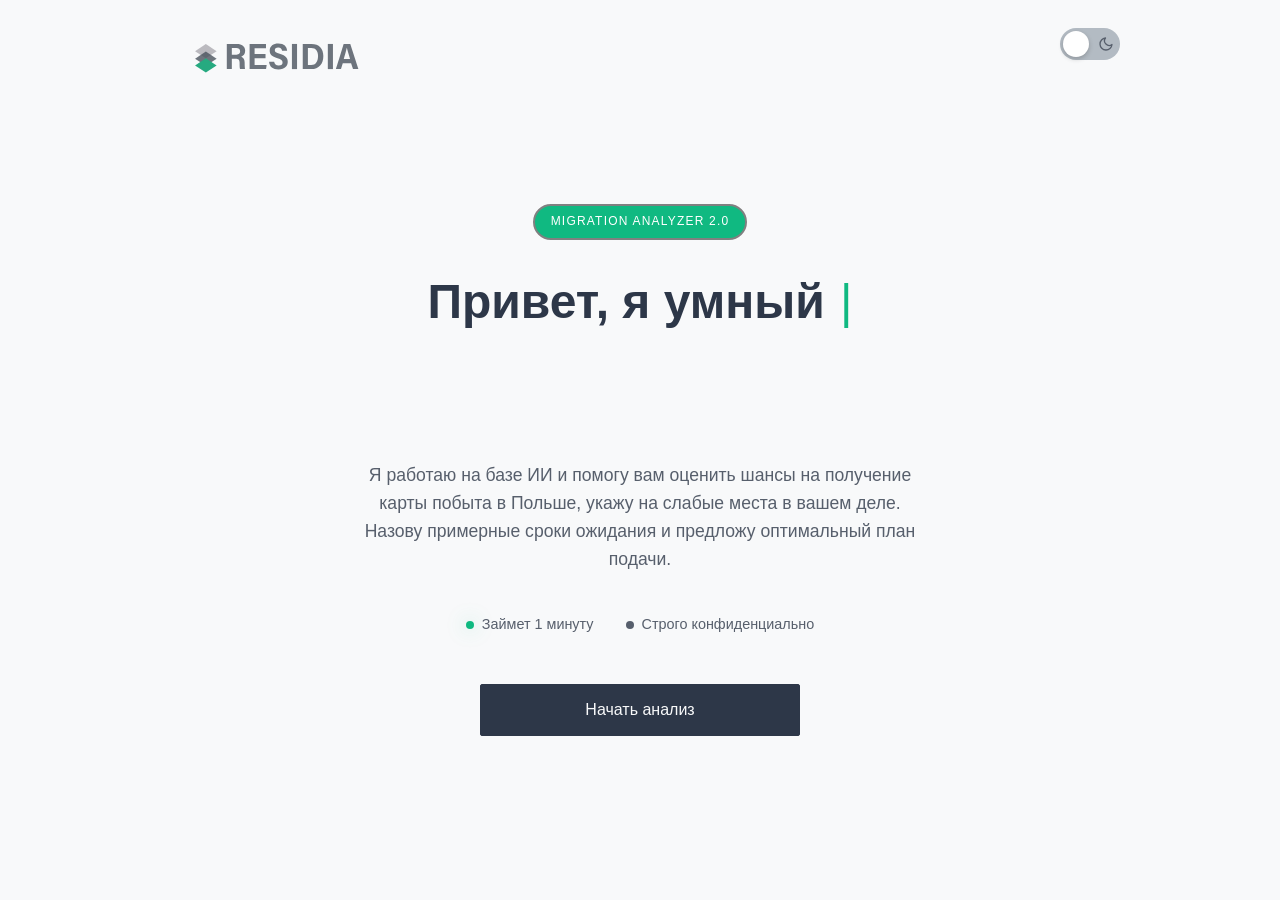
==== commit 188900ca: "init: inplement Analizator v2.0" ====
--- a/analyzer.html
+++ b/analyzer.html
@@ -49,7 +49,7 @@
 
             <div id="step-onboarding" class="analyzer-step active text-center">
                 
-                <div class="hero-badge" style="margin-bottom: 1.5rem;">Migration Analyzer 1.0</div>
+                <div class="hero-badge" style="margin-bottom: 1.5rem;">Migration Analyzer 2.0</div>
                 
                 <h1 class="hero-title" style="font-size: clamp(1.8rem, 4vw, 3rem); margin-bottom: 1.5rem; min-height: 3.6em;">
     <span id="typing-text"></span><span class="typing-cursor">|</span>
--- a/css/styles.css
+++ b/css/styles.css
@@ -2328,4 +2328,69 @@
         opacity: 1;
         transform: translateX(0);
     }
+}
+
+/* ── КОМПАКТНЫЙ ДАШБОРД (ФИНАЛ) ── */
+        .dash-wrapper { max-width: 780px; margin: 0 auto; display: flex; flex-direction: column; gap: 1rem; }
+        
+        .dash-header { text-align: left; }
+        .dash-badge { display: inline-block; font-size: 0.7rem; font-weight: 700; background: rgba(16,185,129,0.1); color: var(--accent-color); padding: 0.25rem 0.75rem; border-radius: 2rem; margin-bottom: 0.5rem; text-transform: uppercase; }
+        .dash-title { font-size: clamp(1.4rem, 3vw, 1.8rem); margin-bottom: 0.3rem; }
+        .dash-quote { font-size: 0.9rem; color: var(--text-muted); font-style: italic; border-left: 2px solid var(--accent-color); padding-left: 0.75rem; }
+
+        .dash-metrics-ribbon { display: flex; align-items: center; justify-content: space-between; background: var(--card-pure-white); border: 1px solid var(--border-color); border-radius: 6px; padding: 0.75rem 1.25rem; flex-wrap: wrap; gap: 1rem; }
+        .dm-score { display: flex; align-items: baseline; gap: 2px; }
+        .dm-score-val { font-size: 2.2rem; font-weight: 700; line-height: 1; }
+        .dm-score-lbl { font-size: 0.8rem; color: var(--text-muted); }
+        .dm-high { color: var(--accent-color); } .dm-medium { color: #f59e0b; } .dm-low { color: #ef4444; }
+        .dm-divider { width: 1px; height: 30px; background: var(--border-color); }
+        .dm-item { display: flex; flex-direction: column; }
+        .dm-label { font-size: 0.7rem; color: var(--text-muted); text-transform: uppercase; letter-spacing: 0.05em; }
+        .dm-val { font-size: 1.1rem; font-weight: 700; }
+        
+        .dash-grid { display: grid; grid-template-columns: 1fr 1fr; gap: 1rem; }
+        .dash-card { background: var(--card-bg); border: 1px solid var(--border-color); border-radius: 6px; padding: 1.25rem; }
+        .dc-title { font-size: 0.85rem; font-weight: 700; text-transform: uppercase; color: var(--text-muted); margin-bottom: 0.75rem; border-bottom: 1px solid var(--border-color); padding-bottom: 0.3rem; }
+        .dc-title.green { color: var(--accent-color); } .dc-title.red { color: #ef4444; }
+        .dc-text { font-size: 0.9rem; color: var(--text-color); margin-bottom: 0.5rem; line-height: 1.4; }
+        
+        .dc-list, .dc-list-small { padding-left: 1.2rem; margin: 0; }
+        .dc-list li { font-size: 0.9rem; margin-bottom: 0.4rem; color: var(--text-color); }
+        .dc-list-small li { font-size: 0.85rem; margin-bottom: 0.3rem; color: var(--text-muted); }
+        
+        .dc-split { display: flex; gap: 1rem; }
+        .dc-half { flex: 1; }
+        .dc-flags { margin-top: 0.75rem; background: rgba(239,68,68,0.1); border: 1px dashed #ef4444; color: #ef4444; padding: 0.5rem; border-radius: 4px; font-size: 0.8rem; }
+        
+        /* Чек-лист в виде тегов */
+        .dc-tags { display: flex; flex-wrap: wrap; gap: 0.4rem; }
+        .dc-tag { background: var(--bg-color); border: 1px solid var(--border-color); color: var(--text-muted); font-size: 0.75rem; padding: 0.2rem 0.6rem; border-radius: 4px; white-space: nowrap; }
+
+        /* Подвал */
+        .dash-footer { display: flex; align-items: center; justify-content: space-between; background: var(--card-bg); border: 2px solid var(--text-color); border-radius: 6px; padding: 1rem 1.5rem; gap: 1rem; flex-wrap: wrap; }
+        .df-price-col { display: flex; flex-direction: column; }
+        .df-price-lbl { font-size: 0.75rem; color: var(--text-muted); text-transform: uppercase; font-weight: 700; }
+        .df-price-val { font-size: 1.8rem; font-weight: 700; line-height: 1.1; color: var(--text-color); }
+        .df-price-sub { font-size: 0.75rem; color: var(--accent-color); font-weight: 600; }
+        
+        .df-cta-col { display: flex; gap: 0.5rem; flex: 1; justify-content: flex-end; }
+        .df-btn, .df-btn-share { padding: 0.75rem 1rem; font-size: 0.9rem; white-space: nowrap; text-align: center; }
+        .df-btn-share { background: transparent; color: var(--text-color); }
+
+        @media (max-width: 768px) {
+            .dash-grid { grid-template-columns: 1fr; }
+            .dash-metrics-ribbon { justify-content: flex-start; }
+            .dm-divider { display: none; }
+            .dash-footer { flex-direction: column; align-items: stretch; text-align: center; }
+            .df-cta-col { flex-direction: column; }
+            .dc-split { flex-direction: column; }
+        }
+
+        /* Делаем сетку выбора ужендов двухколоночной на больших экранах */
+@media (min-width: 550px) {
+    .analyzer-options-grid {
+        display: grid;
+        grid-template-columns: 1fr 1fr;
+        gap: 0.6rem;
+    }
 }
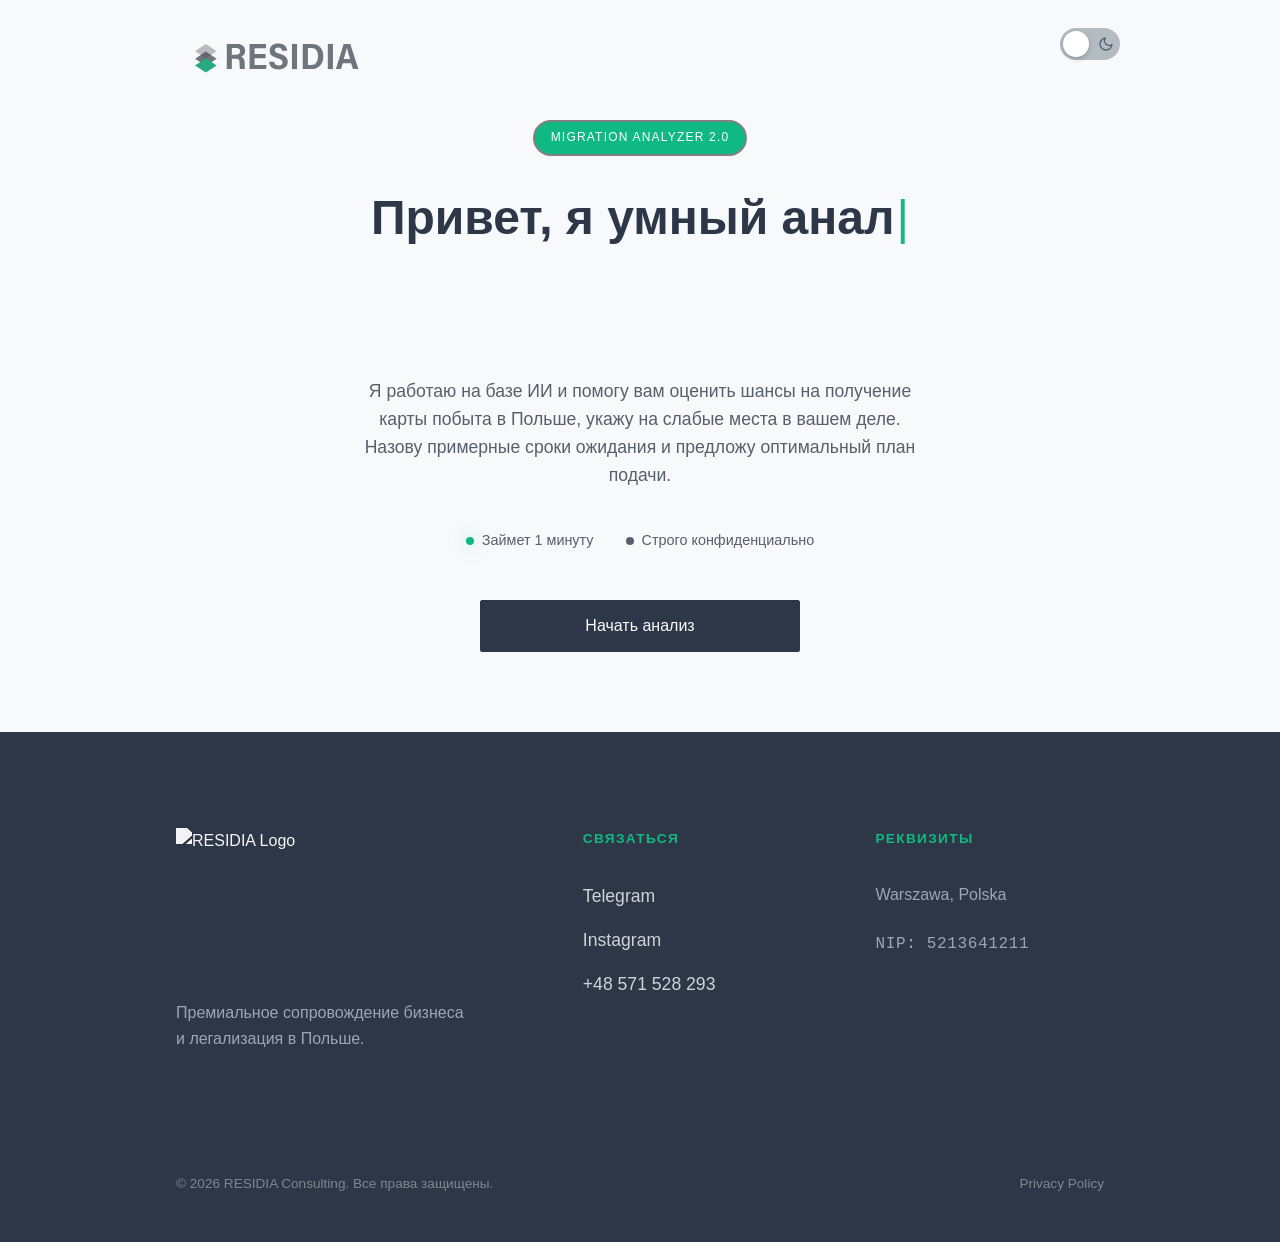
==== commit a0a428b7: "update: update FAQ questions" ====
--- a/analyzer.html
+++ b/analyzer.html
@@ -84,6 +84,49 @@
         </div>
     </main>
 
+    </main>
+
+    <footer class="site-footer">
+        <div class="container">
+            <div class="footer-grid">
+                
+                <div class="footer-brand">
+                    <img src="img/residia66.svg" alt="RESIDIA Logo" class="footer-logo">
+                    <p class="footer-mission">Премиальное сопровождение бизнеса <br> и легализация в Польше.</p>
+                </div>
+
+                <div class="footer-socials">
+                    <h4>Связаться</h4>
+                    <ul>
+                        <li><a href="https://t.me/residia_consulting" target="_blank">Telegram</a></li>
+                        <li><a href="https://www.instagram.com/residia.consulting/" target="_blank">Instagram</a></li>
+                        <li><a href="tel:+48571528293">+48 571 528 293</a></li>
+                    </ul>
+                </div>
+
+                <div class="footer-legal">
+                    <h4>Реквизиты</h4>
+                    <p>Warszawa, Polska</p>
+                    <div class="legal-ids">
+                        <span>NIP: 5213641211</span>
+                    </div>
+                </div>
+            </div>
+
+            <div class="footer-bottom">
+                <p>&copy; 2026 RESIDIA Consulting. Все права защищены.</p>
+                <div class="footer-bottom-links">
+                    <a href="privacy.html">Privacy Policy</a>
+                </div>
+            </div>
+        </div>
+    </footer>
+
+    <script src="js/theme.js"></script> 
+    <script src="js/analyzer.js"></script>
+</body>
+</html>
+
     <script src="js/theme.js"></script> 
     <script src="js/analyzer.js"></script>
 </body>
--- a/css/styles.css
+++ b/css/styles.css
@@ -2393,4 +2393,93 @@
         grid-template-columns: 1fr 1fr;
         gap: 0.6rem;
     }
+}
+
+/* ── УМНАЯ КНОПКА AI-АНАЛИЗАТОРА НА ГЛАВНОЙ ── */
+.hero-analyzer-cta {
+    margin-top: 2.5rem;
+    display: flex;
+    justify-content: center;
+}
+
+.btn-analyzer-hero {
+    position: relative;
+    display: inline-flex;
+    align-items: center;
+    gap: 0.75rem;
+    background: var(--card-bg);
+    border: 1px solid var(--border-color);
+    /* Асимметричный паддинг: слева текст, справа бейдж */
+    padding: 0.5rem 0.5rem 0.5rem 1.5rem; 
+    border-radius: 50px;
+    color: var(--text-color);
+    font-weight: 600;
+    font-size: 0.95rem;
+    text-decoration: none;
+    box-shadow: 0 8px 25px rgba(0, 0, 0, 0.05);
+    transition: all 0.3s ease;
+    overflow: hidden;
+}
+
+/* Эффект парения и неонового свечения при наведении */
+.btn-analyzer-hero:hover {
+    border-color: var(--accent-color);
+    box-shadow: 0 8px 30px rgba(16, 185, 129, 0.2); 
+    transform: translateY(-3px);
+}
+
+.btn-analyzer-icon {
+    display: flex;
+    align-items: center;
+    justify-content: center;
+    color: var(--accent-color);
+    transition: transform 0.3s ease;
+}
+
+/* Иконка чуть увеличивается */
+.btn-analyzer-hero:hover .btn-analyzer-icon {
+    transform: scale(1.15) rotate(5deg);
+}
+
+.btn-analyzer-badge {
+    background: rgba(16, 185, 129, 0.1);
+    color: var(--accent-color);
+    padding: 0.5rem 1rem;
+    border-radius: 30px;
+    font-size: 0.75rem;
+    font-weight: 700;
+    text-transform: uppercase;
+    letter-spacing: 0.05em;
+    margin-left: 0.5rem;
+}
+
+/* Световой блик, пробегающий по кнопке (эффект сканера) */
+.btn-analyzer-hero::after {
+    content: '';
+    position: absolute;
+    top: 0;
+    left: -150%;
+    width: 100%;
+    height: 100%;
+    background: linear-gradient(90deg, transparent, rgba(255, 255, 255, 0.3), transparent);
+    transform: skewX(-20deg);
+    transition: left 0.6s ease;
+}
+
+html[data-theme="dark"] .btn-analyzer-hero::after {
+    background: linear-gradient(90deg, transparent, rgba(255, 255, 255, 0.1), transparent);
+}
+
+.btn-analyzer-hero:hover::after {
+    left: 150%;
+}
+
+.analyzer-body {
+    display: flex;
+    flex-direction: column;
+    min-height: 100vh;
+}
+
+.analyzer-main {
+    flex: 1; /* Растягивает основной контент, прижимая футер вниз */
 }
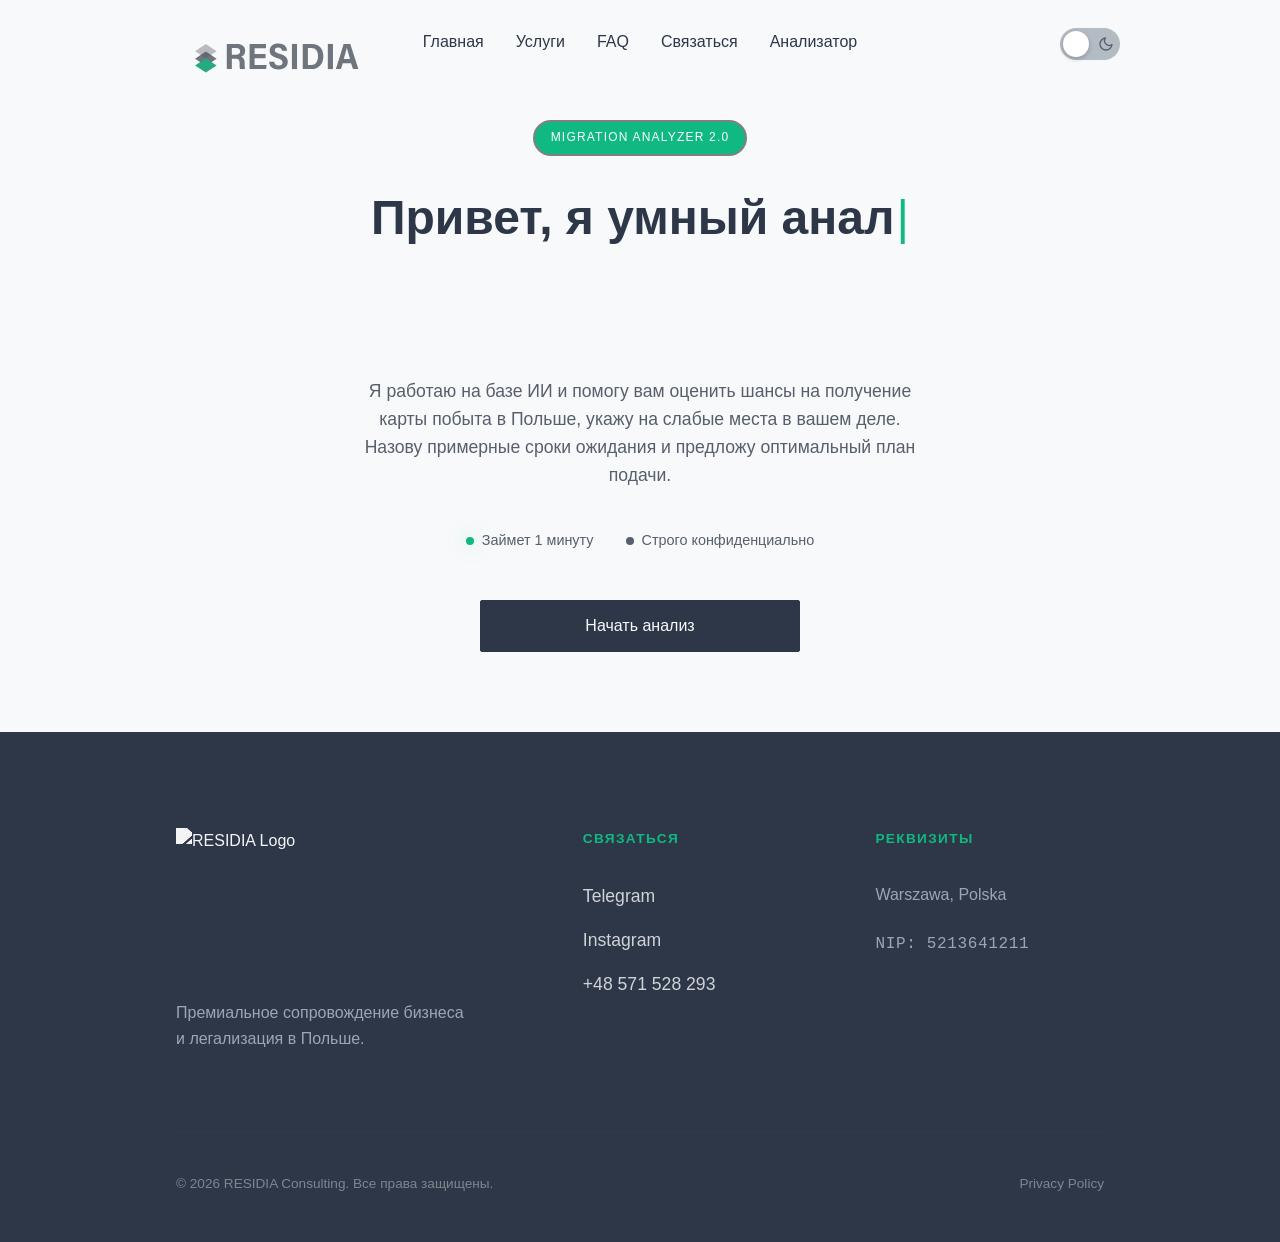
==== commit 4ef1efe8: "refactor: nav section" ====
--- a/analyzer.html
+++ b/analyzer.html
@@ -9,13 +9,23 @@
 </head>
 <body class="analyzer-body">
     
+    
     <header class="site-header">
-        <div class="container header-inner" style="grid-template-columns: 1fr auto;">
+        <div class="container header-inner">
             <div class="logo">
                 <a href="index.html" class="logo-link">
                     <img src="img/residia.svg" alt="RESIDIA Logo" class="brand-logo">
                 </a>
             </div>
+            
+            <nav class="main-nav">
+                <a href="index.html#home">Главная</a>
+                <a href="index.html#services">Услуги</a>  
+                <a href="faq.html">FAQ</a>
+                <a href="index.html#contact" class="btn-primary">Связаться</a>
+                <a href="analyzer.html" class="nav-analyzer">Анализатор</a>
+                
+            </nav>
             
             <button id="theme-toggle" class="theme-switch" aria-label="Переключить тему">
                 <span class="theme-switch-slider"></span>
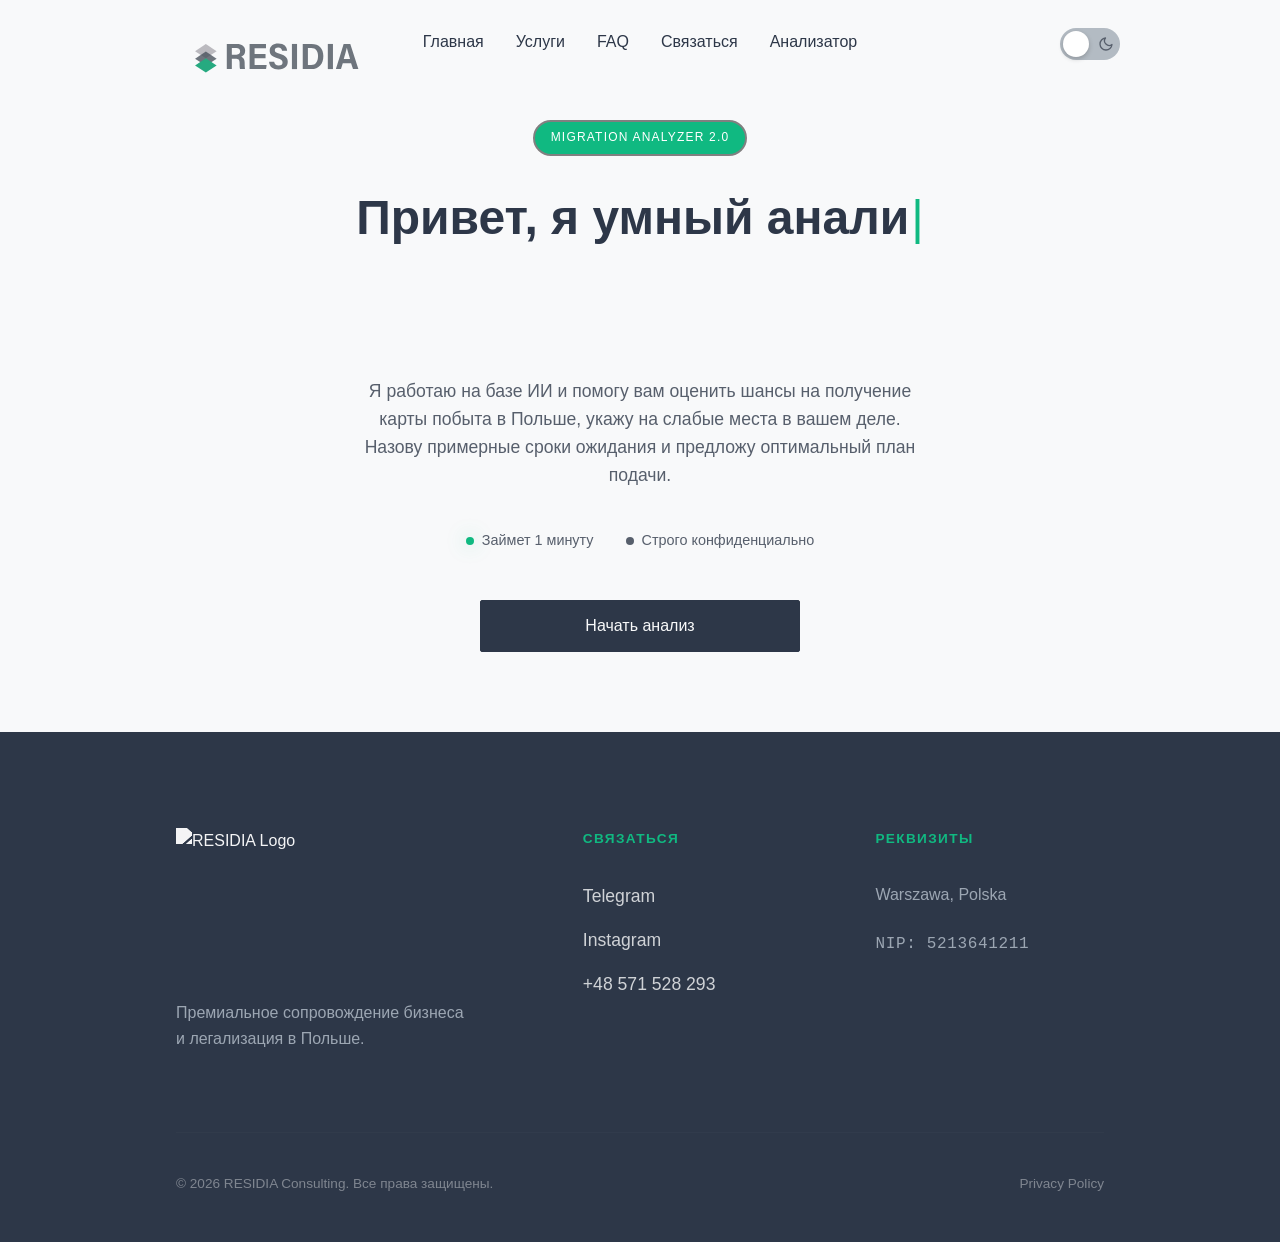
==== commit 5789a7a9: "feat: update logic and design on final screen" ====
--- a/analyzer.html
+++ b/analyzer.html
@@ -6,6 +6,21 @@
     <title>Оценка шансов на ВНЖ | RESIDIA Consulting</title>
     <link rel="stylesheet" href="css/styles.css">
     <link rel="icon" type="image/svg+xml" href="img/residia66.svg">
+    <script>
+        !function(f,b,e,v,n,t,s)
+        {if(f.fbq)return;n=f.fbq=function(){n.callMethod?
+        n.callMethod.apply(n,arguments):n.queue.push(arguments)};
+        if(!f._fbq)f._fbq=n;n.push=n;n.loaded=!0;n.version='2.0';
+        n.queue=[];t=b.createElement(e);t.async=!0;
+        t.src=v;s=b.getElementsByTagName(e)[0];
+        s.parentNode.insertBefore(t,s)}(window, document,'script',
+        'https://connect.facebook.net/en_US/fbevents.js');
+        fbq('init', '984774087451139');
+        fbq('track', 'PageView');
+        </script>
+        <noscript><img height="1" width="1" style="display:none"
+        src="https://www.facebook.com/tr?id=984774087451139&ev=PageView&noscript=1"
+        /></noscript>
 </head>
 <body class="analyzer-body">
     
@@ -26,7 +41,14 @@
                 <a href="analyzer.html" class="nav-analyzer">Анализатор</a>
                 
             </nav>
-            
+
+            <!-- Бургер-меню для мобильных -->
+            <button class="burger-btn" aria-label="Открыть меню">
+                <span></span>
+                <span></span>
+                <span></span>
+            </button>
+
             <button id="theme-toggle" class="theme-switch" aria-label="Переключить тему">
                 <span class="theme-switch-slider"></span>
                 <svg class="icon-sun" viewBox="0 0 24 24" fill="none" stroke="currentColor" stroke-width="2" stroke-linecap="round" stroke-linejoin="round">
@@ -132,12 +154,7 @@
         </div>
     </footer>
 
-    <script src="js/theme.js"></script> 
-    <script src="js/analyzer.js"></script>
-</body>
-</html>
-
-    <script src="js/theme.js"></script> 
+    <script src="https://cdnjs.cloudflare.com/ajax/libs/html2pdf.js/0.10.1/html2pdf.bundle.min.js"></script>
     <script src="js/analyzer.js"></script>
 </body>
 </html>
--- a/css/styles.css
+++ b/css/styles.css
@@ -58,6 +58,7 @@
         background-color: var(--bg-color);
         color: var(--text-color);
         line-height: 1.6;
+        overflow-x: hidden; /* Защита: ничего не выходит за пределы экрана по горизонтали */
         transition: background-color 0.3s ease, color 0.3s ease;
     }
 
@@ -2482,4 +2483,317 @@
 
 .analyzer-main {
     flex: 1; /* Растягивает основной контент, прижимая футер вниз */
+}
+
+/* Выделение анализатора в главном меню */
+.main-nav a.nav-analyzer {
+    color: var(--accent-color);
+    font-weight: 700;
+    position: relative;
+    display: inline-flex;
+    align-items: center;
+    gap: 5px;
+}
+
+/* Маленькая аккуратная зеленая точка, которая подчеркивает, что инструмент "живой" */
+.main-nav a.nav-analyzer::before {
+    content: '';
+    width: 6px;
+    height: 6px;
+    background-color: var(--accent-color);
+    border-radius: 50%;
+    display: inline-block;
+}
+
+.main-nav a.nav-analyzer:hover {
+    opacity: 0.8;
+}
+
+/* ── НОВАЯ КНОПКА ЧАТА (ФАБ) ── */
+.fab-chat-btn {
+    position: fixed;
+    right: 20px;
+    bottom: 90px; /* Расположена ровно над существующим фабом (у которого bottom: 20px + высота) */
+    width: 56px;
+    height: 56px;
+    background: var(--text-color); /* Контрастирует с темой: темная на светлом, светлая на темном */
+    color: var(--bg-color);
+    border: 1px solid var(--border-color);
+    border-radius: 50%;
+    display: flex;
+    align-items: center;
+    justify-content: center;
+    cursor: pointer;
+    box-shadow: 0 4px 15px rgba(0, 0, 0, 0.15);
+    z-index: 2147483647 !important; /* Перекрывает все, включая модалки */
+    transition: transform 0.2s ease, background-color 0.2s ease, color 0.2s ease;
+}
+
+.fab-chat-btn:hover {
+    transform: scale(1.05) translateY(-2px);
+    background: var(--accent-color);
+    color: #ffffff;
+    border-color: var(--accent-color);
+}
+
+/* ── МОДАЛЬНОЕ ОКНО И ПЕРЕКРЫТИЕ ФОНА ── */
+.modal-overlay {
+    position: fixed;
+    top: 0;
+    left: 0;
+    width: 100%;
+    height: 100%;
+    background: rgba(0, 0, 0, 0.6); /* Темная вуаль */
+    backdrop-filter: blur(4px); /* Мягкое размытие контента сзади */
+    display: flex;
+    align-items: center;
+    justify-content: center;
+    z-index: 10000; /* Перекрывает абсолютно все элементы страницы */
+    opacity: 1;
+    transition: opacity 0.25s ease;
+}
+
+.modal-overlay.hidden {
+    display: none !important;
+    opacity: 0;
+}
+
+.modal-content {
+    background: var(--card-bg);
+    border: 1px solid var(--border-color);
+    border-radius: 8px;
+    padding: 2.5rem;
+    width: 100%;
+    max-width: 420px;
+    position: relative;
+    box-shrink: 0;
+    box-shadow: 0 20px 50px rgba(0, 0, 0, 0.3);
+    animation: modalSlideIn 0.3s cubic-bezier(0.16, 1, 0.3, 1);
+}
+
+.modal-close-btn {
+    position: absolute;
+    top: 1.25rem;
+    right: 1.25rem;
+    background: none;
+    border: none;
+    color: var(--text-muted);
+    font-size: 1.2rem;
+    cursor: pointer;
+    transition: color 0.2s ease;
+    padding: 0.25rem;
+}
+
+.modal-close-btn:hover {
+    color: #ef4444;
+}
+
+/* Стилизация текстового поля комментария */
+.modal-content textarea {
+    width: 100%;
+    padding: 0.85rem 1rem;
+    border: 1px solid var(--border-color);
+    border-radius: 3px;
+    background: var(--bg-color);
+    color: var(--text-color);
+    font-size: 1rem;
+    font-family: inherit;
+    resize: none;
+    transition: border-color 0.2s;
+}
+
+.modal-content textarea:focus {
+    outline: none;
+    border-color: var(--accent-color);
+}
+
+/* Анимация плавного появления карточки */
+@keyframes modalSlideIn {
+    from { opacity: 0; transform: scale(0.96) translateY(15px); }
+    to { opacity: 1; transform: scale(1) translateY(0); }
+}
+
+/* Мобильный адаптив */
+@media (max-width: 480px) {
+    .fab-chat-btn { right: 16px; bottom: 86px; width: 50px; height: 50px; }
+    .modal-content { padding: 2rem 1.5rem; max-width: 90%; }
+}
+
+/* ── ИДЕАЛЬНАЯ КНОПКА ЧАТА ── */
+.fab-chat-btn {
+    position: fixed;
+    right: 24px;
+    bottom: 115px; /* Развели кнопки физически, чтобы они вообще не касались друг друга */
+    width: 56px;
+    height: 56px;
+    background: var(--text-color);
+    color: var(--bg-color);
+    border: 1px solid var(--border-color);
+    border-radius: 50%;
+    display: flex;
+    align-items: center;
+    justify-content: center;
+    cursor: pointer;
+    box-shadow: 0 4px 15px rgba(0, 0, 0, 0.15);
+    z-index: 2147483647 !important; /* Ультимативный верхний слой */
+    transform: translateZ(0); /* Фикс для плавной работы на iPhone */
+    transition: transform 0.2s ease, background-color 0.2s ease, opacity 0.3s ease, visibility 0.3s;
+}
+
+/* Блокируем "воровство" клика иконкой */
+.fab-chat-btn svg {
+    pointer-events: none !important; 
+}
+
+/* Анимация исчезновения кнопки чата при открытии соцсетей */
+.fab-chat-btn.is-hidden {
+    opacity: 0 !important;
+    visibility: hidden !important;
+    transform: scale(0.5) translateY(20px) !important;
+    pointer-events: none !important;
+}
+
+@media (max-width: 480px) {
+    .fab-chat-btn {
+        right: 20px;
+        bottom: 96px; /* Адаптив высоты для телефона */
+        width: 52px;
+        height: 52px;
+    }
+}
+
+/* Класс для плавного скрытия кнопки чата */
+.fab-chat-btn.is-hidden {
+    opacity: 0 !important;
+    pointer-events: none !important;
+    transform: scale(0.5) translateY(20px) !important;
+}
+
+/* =========================================
+   DASHBOARD FOOTER (Подвал анализатора)
+   ========================================= */
+.dash-footer { 
+    display: flex; 
+    align-items: center; 
+    justify-content: space-between; 
+    background: var(--card-bg); 
+    border: 2px solid var(--text-color); 
+    border-radius: 6px; 
+    padding: 1rem 1.5rem; 
+    gap: 1rem; 
+    flex-wrap: wrap; 
+}
+
+.df-price-col { display: flex; flex-direction: column; }
+.df-price-lbl { font-size: 0.75rem; color: var(--text-muted); text-transform: uppercase; font-weight: 700; }
+.df-price-val { font-size: 1.8rem; font-weight: 700; line-height: 1.1; color: var(--text-color); }
+.df-price-sub { font-size: 0.75rem; color: var(--accent-color); font-weight: 600; }
+
+/* ── Идеальная верстка кнопок ── */
+.df-cta-col { 
+    display: flex; 
+    flex-direction: column; 
+    gap: 0.75rem; 
+    flex: 1; 
+    align-items: flex-end; 
+}
+
+.df-cta-main { 
+    display: flex; 
+    flex-direction: column; 
+    align-items: center; 
+    width: 100%; 
+    max-width: 320px; 
+}
+
+.df-cta-secondary { 
+    display: flex; 
+    gap: 0.5rem; 
+    width: 100%; 
+    max-width: 320px; 
+}
+
+.df-btn { 
+    width: 100%; 
+    justify-content: center; 
+    padding: 0.85rem 1rem; 
+    font-size: 0.95rem; 
+    font-weight: 600; 
+}
+
+.df-btn-sec { 
+    flex: 1; 
+    justify-content: center; 
+    padding: 0.6rem 0.5rem; 
+    font-size: 0.85rem; 
+    text-align: center; 
+    background: transparent; 
+    color: var(--text-color); 
+}
+
+.fomo-response-hint { 
+    font-size: 0.75rem; 
+    color: var(--text-muted); 
+    margin-top: 0.5rem; 
+    font-weight: 500; 
+    text-align: center;
+    margin-top: 0.5rem; /* Прижимает подсказку к нижнему краю колонки, если кнопки занимают меньше места */
+}
+
+/* ── Адаптив для телефонов ── */
+@media (max-width: 768px) {
+    .dash-footer { flex-direction: column; align-items: stretch; text-align: center; }
+    .df-cta-col { align-items: stretch; }
+    .df-cta-main, .df-cta-secondary { max-width: 100%; }
+    
+    /* Остальные правки дашборда для мобилок */
+    .dash-grid { grid-template-columns: 1fr; }
+    .dash-metrics-ribbon { justify-content: flex-start; }
+    .dm-divider { display: none; }
+    .dc-split { flex-direction: column; }
+}
+
+/* --- БУРГЕР МЕНЮ --- */
+.burger-btn { display: none; flex-direction: column; justify-content: space-between; width: 30px; height: 21px; background: transparent; border: none; cursor: pointer; z-index: 1101; padding: 0; }
+.burger-btn span { display: block; width: 100%; height: 3px; background-color: var(--text-color); border-radius: 3px; transition: transform 0.3s ease, opacity 0.3s ease; transform-origin: center; }
+
+/* Превращение бургера в крестик при открытом меню */
+.burger-btn.active span:nth-child(1) { transform: translateY(9px) rotate(45deg); }
+.burger-btn.active span:nth-child(2) { opacity: 0; }
+.burger-btn.active span:nth-child(3) { transform: translateY(-9px) rotate(-45deg); }
+
+@media (max-width: 767px) {
+    .burger-btn { display: flex; }
+    .main-nav { position: fixed; top: 0; left: 0; width: 100%; height: 100vh; background: var(--bg-color); flex-direction: column; justify-content: center; align-items: center; gap: 2.5rem; transform: translateY(-100%); transition: transform 0.4s ease; z-index: 1100; }
+    .main-nav.active { transform: translateY(0); display: flex !important; }
+    /* Блокируем прокрутку страницы под открытым меню */
+    body.nav-open { overflow: hidden; }
+}
+
+/* --- DASHBOARD FOOTER (CTA-БЛОК) --- */
+.dash-footer {
+    margin: 20px 0;
+    padding: 24px;
+    background: #ffffff;
+    border: 2px solid var(--accent-color);
+    border-radius: 12px;
+    display: flex;
+    justify-content: space-between;
+    align-items: center;
+    gap: 30px;
+    box-shadow: 0 4px 20px rgba(0,0,0,0.05);
+}
+.df-price-col { min-width: 220px; }
+.df-price-lbl { font-size: 0.8rem; text-transform: uppercase; font-weight: 800; color: #64748b; margin-bottom: 8px; display: block; }
+.df-price-val { font-size: 1.8rem; font-weight: 800; color: #1e293b; }
+.df-price-sub { font-size: 0.85rem; color: #475569; display: block; margin-top: 5px; }
+
+.df-cta-col { flex: 1; display: flex; flex-direction: column; gap: 10px; max-width: 400px; }
+.btn-solid.df-btn { background: var(--accent-color); color: white; padding: 16px; font-size: 1.1rem; border-radius: 8px; text-align: center; font-weight: 700; border: none; cursor: pointer; }
+.btn-outline.df-btn-sec { padding: 12px; border: 1px solid #cbd5e1; width: 100%; border-radius: 6px; background: transparent; color: #1e293b; cursor: pointer; }
+.fomo-response-hint { font-size: 0.75rem; color: #64748b; margin-top: 5px; text-align: center; }
+
+@media (max-width: 768px) {
+    .dash-footer { flex-direction: column; text-align: center; }
+    .df-cta-col { width: 100%; }
 }
